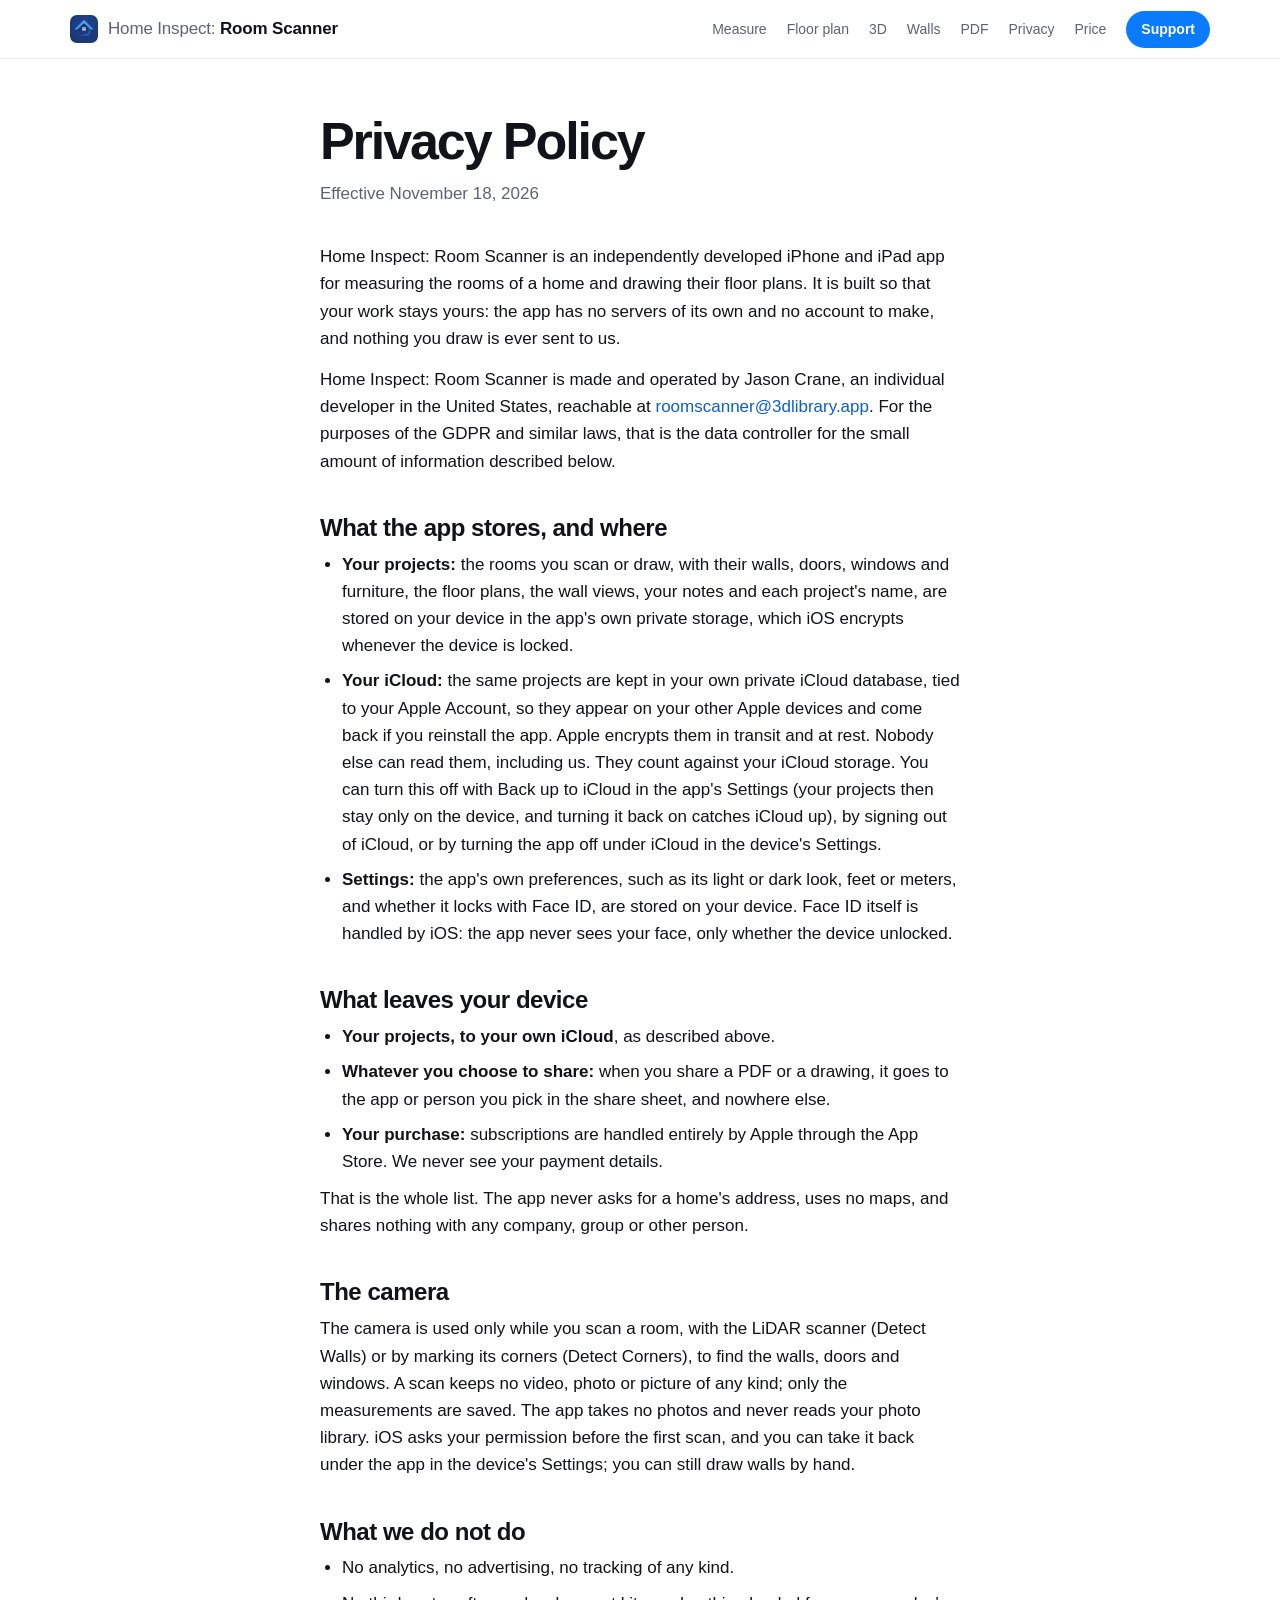
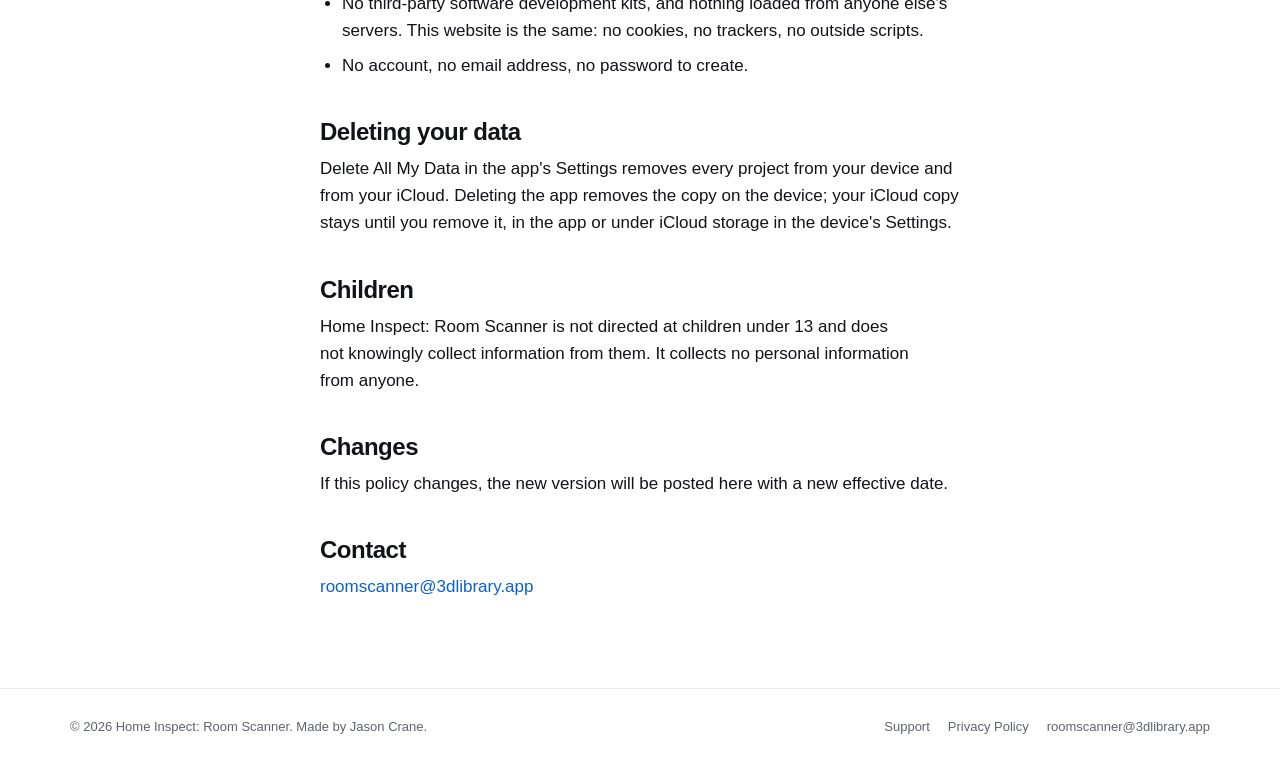
==== privacy/index.html @ f1acf321 "The Room Scanner website: home, support, privacy and 404 pages The site for Home Inspect: Room Scann" ====
<!DOCTYPE html>
<html lang="en">
<head>
<meta charset="utf-8">
<meta name="viewport" content="width=device-width, initial-scale=1, viewport-fit=cover">
<title>Privacy Policy - Home Inspect: Room Scanner</title>
<meta name="description" content="What Home Inspect: Room Scanner stores and where: your own device and your own iCloud, nothing of ours.">
<link rel="canonical" href="https://roomscanner.3dlibrary.app/privacy">
<meta property="og:type" content="website">
<meta property="og:site_name" content="Home Inspect: Room Scanner">
<meta property="og:title" content="Privacy Policy - Home Inspect: Room Scanner">
<meta property="og:description" content="What Home Inspect: Room Scanner stores and where: your own device and your own iCloud, nothing of ours.">
<meta property="og:url" content="https://roomscanner.3dlibrary.app/privacy">
<meta property="og:image" content="https://roomscanner.3dlibrary.app/assets/icon-512.png">
<meta name="twitter:card" content="summary">
<meta name="theme-color" content="#ffffff">
<link rel="icon" href="/assets/icon-64.png?v=67c1518d" sizes="64x64" type="image/png">
<link rel="apple-touch-icon" href="/assets/icon-180.png?v=7d4e6437">
<link rel="stylesheet" href="/assets/site.css?v=a3152ab2">
</head>
<body>
<a class="skip" href="#main">Skip to the content</a>
<header class="bar"><div class="wrap"><a class="brand" href="/"><img src="/assets/icon-64.png?v=67c1518d" alt="" width="28" height="28"><span class="name"><span class="pre">Home Inspect: </span>Room Scanner</span></a><nav aria-label="Pages"><a href="/#measure" class="more">Measure</a><a href="/#plan" class="more">Floor plan</a><a href="/#models" class="more">3D</a><a href="/#walls" class="more">Walls</a><a href="/#pdf" class="more">PDF</a><a href="/#private" class="more">Privacy</a><a href="/#price" class="more">Price</a><a href="/support" class="pill">Support</a></nav></div></header>
<main id="main" class="wrap article">
  <h1>Privacy Policy</h1>
  <p class="updated">Effective November 18, 2026</p>

  <p>Home Inspect: Room Scanner is an independently developed iPhone and iPad app for measuring the rooms of a home and drawing their floor plans. It is built so that your work stays yours: the app has no servers of its own and no account to make, and nothing you draw is ever sent to us.</p>

  <p>Home Inspect: Room Scanner is made and operated by Jason Crane, an individual developer in the United States, reachable at <a href="mailto:roomscanner@3dlibrary.app">roomscanner@3dlibrary.app</a>. For the purposes of the GDPR and similar laws, that is the data controller for the small amount of information described below.</p>

  <h2>What the app stores, and where</h2>
  <ul>
    <li><strong>Your projects:</strong> the rooms you scan or draw, with their walls, doors, windows and furniture, the floor plans, the wall views, your notes and each project's name, are stored on your device in the app's own private storage, which iOS encrypts whenever the device is locked.</li>
    <li><strong>Your iCloud:</strong> the same projects are kept in your own private iCloud database, tied to your Apple Account, so they appear on your other Apple devices and come back if you reinstall the app. Apple encrypts them in transit and at rest. Nobody else can read them, including us. They count against your iCloud storage. You can turn this off with Back up to iCloud in the app's Settings (your projects then stay only on the device, and turning it back on catches iCloud up), by signing out of iCloud, or by turning the app off under iCloud in the device's Settings.</li>
    <li><strong>Settings:</strong> the app's own preferences, such as its light or dark look, feet or meters, and whether it locks with Face ID, are stored on your device. Face ID itself is handled by iOS: the app never sees your face, only whether the device unlocked.</li>
  </ul>

  <h2>What leaves your device</h2>
  <ul>
    <li><strong>Your projects, to your own iCloud</strong>, as described above.</li>
    <li><strong>Whatever you choose to share:</strong> when you share a PDF or a drawing, it goes to the app or person you pick in the share sheet, and nowhere else.</li>
    <li><strong>Your purchase:</strong> subscriptions are handled entirely by Apple through the App Store. We never see your payment details.</li>
  </ul>
  <p>That is the whole list. The app never asks for a home's address, uses no maps, and shares nothing with any company, group or other person.</p>

  <h2>The camera</h2>
  <p>The camera is used only while you scan a room, with the LiDAR scanner (Detect Walls) or by marking its corners (Detect Corners), to find the walls, doors and windows. A scan keeps no video, photo or picture of any kind; only the measurements are saved. The app takes no photos and never reads your photo library. iOS asks your permission before the first scan, and you can take it back under the app in the device's Settings; you can still draw walls by hand.</p>

  <h2>What we do not do</h2>
  <ul>
    <li>No analytics, no advertising, no tracking of any kind.</li>
    <li>No third-party software development kits, and nothing loaded from anyone else's servers. This website is the same: no cookies, no trackers, no outside scripts.</li>
    <li>No account, no email address, no password to create.</li>
  </ul>

  <h2>Deleting your data</h2>
  <p>Delete All My Data in the app's Settings removes every project from your device and from your iCloud. Deleting the app removes the copy on the device; your iCloud copy stays until you remove it, in the app or under iCloud storage in the device's Settings.</p>

  <h2>Children</h2>
  <p>Home Inspect: Room Scanner is not directed at children under 13 and does not knowingly collect information from them. It collects no personal information from anyone.</p>

  <h2>Changes</h2>
  <p>If this policy changes, the new version will be posted here with a new effective date.</p>

  <h2>Contact</h2>
  <p><a href="mailto:roomscanner@3dlibrary.app">roomscanner@3dlibrary.app</a></p>
</main>
<footer><div class="wrap"><div>© 2026 Home Inspect: Room Scanner. Made by Jason Crane.</div><nav aria-label="More"><a href="/support">Support</a><a href="/privacy">Privacy Policy</a><a href="mailto:roomscanner@3dlibrary.app">roomscanner@3dlibrary.app</a></nav></div></footer>
<script src="/assets/site.js?v=82f00fde"></script>
</body>
</html>
---- assets/site.css ----
/* roomscanner.3dlibrary.app — Home Inspect: Room Scanner.
   White, light and airy, the system type, a touch of the app's blue. The
   drawings the app makes sit on white paper sheets, floating on soft blue
   panels dotted like the app's plan editor. Nothing is loaded from anywhere
   else: no web fonts, no scripts but our own, nothing recorded. */
:root {
  --blue: #0a7aff;
  --blue-ink: #0b5fd1;
  --blue-soft: rgba(10, 122, 255, 0.10);
  --ink: #111318;
  --ink-2: #5d6370;
  --line: rgba(17, 19, 24, 0.08);
  --bg: #ffffff;
  --panel: #f3f7fd;
  --panel-2: #e9f1ff;
  --paper: #ffffff;
  --dots: radial-gradient(rgba(10, 122, 255, 0.16) 1px, transparent 1.4px);
  --shadow: 0 30px 70px rgba(16, 36, 72, 0.14), 0 2px 10px rgba(16, 36, 72, 0.06);
  --shadow-soft: 0 12px 32px rgba(16, 36, 72, 0.09);
  --r: 32px;
  --r-2: 22px;
  color-scheme: light;
}

* { box-sizing: border-box; margin: 0; padding: 0; }
html { scroll-behavior: smooth; -webkit-text-size-adjust: 100%; }
body {
  font-family: -apple-system, BlinkMacSystemFont, "SF Pro Text", "Helvetica Neue", Helvetica, Arial, sans-serif;
  background: var(--bg);
  color: var(--ink);
  line-height: 1.5;
  -webkit-font-smoothing: antialiased;
  text-rendering: optimizeLegibility;
}
img, video, svg { display: block; max-width: 100%; height: auto; }
a { color: var(--blue-ink); text-decoration: none; }
@media (hover: hover) { a:hover { text-decoration: underline; } }
:focus-visible { outline: 3px solid var(--blue); outline-offset: 3px; border-radius: 4px; }
h1, h2, h3 { font-weight: 700; letter-spacing: -0.025em; line-height: 1.08; text-wrap: balance; }
h1 { font-size: clamp(2.75rem, 7.6vw, 5.25rem); letter-spacing: -0.04em; line-height: 1.02; }
h2 { font-size: clamp(2rem, 4.8vw, 3.25rem); letter-spacing: -0.035em; }
h3 { font-size: 1.25rem; }
p { text-wrap: pretty; }
.wrap {
  max-width: 1180px;
  margin: 0 auto;
  padding-left: max(20px, env(safe-area-inset-left, 0px));
  padding-right: max(20px, env(safe-area-inset-right, 0px));
}
.skip { position: absolute; left: 16px; top: -60px; background: var(--blue); color: #fff; padding: 10px 14px; border-radius: 10px; z-index: 50; font-weight: 600; }
.skip:focus { top: 12px; }

/* The bar on top */
.bar { position: sticky; top: 0; z-index: 20; background: rgba(255, 255, 255, 0.78); -webkit-backdrop-filter: saturate(180%) blur(18px); backdrop-filter: saturate(180%) blur(18px); border-bottom: 1px solid var(--line); }
.bar .wrap { display: flex; align-items: center; justify-content: space-between; height: 58px; gap: 16px; }
.brand { display: flex; align-items: center; gap: 10px; color: var(--ink); font-weight: 600; font-size: 1.0625rem; letter-spacing: -0.01em; white-space: nowrap; }
.brand:hover { text-decoration: none; }
.brand img { width: 28px; height: 28px; border-radius: 7px; }
.brand .name { white-space: nowrap; }
.brand .pre { color: var(--ink-2); font-weight: 500; }
.bar nav { display: flex; align-items: center; gap: 20px; font-size: 0.875rem; }
.bar nav a { color: var(--ink-2); white-space: nowrap; }
@media (hover: hover) { .bar nav a:hover { text-decoration: none; color: var(--ink); } .bar nav .pill:hover { color: #fff; opacity: 0.92; } }
.bar nav .pill { background: var(--blue); color: #fff; padding: 8px 15px; border-radius: 999px; font-weight: 600; }
@media (max-width: 860px) { .bar nav .more { display: none; } }
@media (max-width: 440px) { .bar .wrap { gap: 10px; } .brand { font-size: 0.9375rem; gap: 8px; } .brand .pre { display: none; } }

/* Chapters */
section { padding-block: clamp(48px, 8vw, 110px); scroll-margin-top: 66px; }
@media (max-width: 760px) { section { padding-block: 36px; } }
.head { max-width: 720px; margin: 0 auto 40px; text-align: center; }
.eyebrow { color: var(--blue-ink); font-weight: 600; font-size: 1rem; letter-spacing: 0.02em; margin-bottom: 12px; }
.lead { color: var(--ink-2); font-size: clamp(1.0625rem, 1.9vw, 1.3125rem); line-height: 1.5; margin-top: 16px; }
@media (max-width: 760px) { .head { margin-bottom: 24px; } }

/* The opening */
.hero { padding-block: clamp(44px, 7vw, 92px) 0; text-align: center; }
.hero .eyebrow { font-size: 0.9375rem; margin-bottom: 16px; }
.hero h1 { max-width: 14ch; margin: 0 auto; }
.hero .lead { max-width: 640px; margin: 22px auto 0; }
.ctas { display: flex; flex-wrap: wrap; justify-content: center; gap: 12px; margin-top: 30px; }
.btn { display: inline-flex; align-items: center; gap: 8px; padding: 14px 24px; border-radius: 999px; font-weight: 600; font-size: 1rem; line-height: 1; }
.btn.blue { background: var(--blue); color: #fff; }
.btn.soon { background: #fff; border: 1.5px solid rgba(10, 122, 255, 0.35); color: var(--blue-ink); cursor: default; }
@media (hover: hover) { .btn.blue:hover { text-decoration: none; opacity: 0.92; } }
.btn svg { width: 16px; height: 16px; fill: none; stroke: currentColor; stroke-width: 2; stroke-linecap: round; stroke-linejoin: round; }

/* The stage: a dotted panel like the app's editor, the drawings on it */
.stage { position: relative; margin-top: clamp(40px, 6vw, 72px); background: var(--panel); background-image: var(--dots); background-size: 22px 22px; border-radius: var(--r); padding: clamp(24px, 5vw, 64px); }
.sheet { background: var(--paper); border-radius: 20px; box-shadow: var(--shadow); padding: clamp(14px, 2.5vw, 28px); }
.sheet img { width: 100%; height: auto; }
.stage .main { width: min(100%, 640px); margin: 0 auto; }
.stage .float { position: absolute; width: 25%; max-width: 290px; padding: 12px; border-radius: 16px; }
.stage .float.left { left: 1.5%; bottom: 7%; transform: rotate(-4deg); }
.stage .float.right { right: 1.5%; top: 7%; transform: rotate(3deg); }
.stage .float.right img { padding: 8px 2px; }
.stage .float .model { border-radius: 8px; overflow: hidden; }
@media (max-width: 760px) {
  .stage { padding: 16px; display: grid; grid-template-columns: 1fr 1fr; gap: 12px; }
  .stage .main { grid-column: 1 / -1; }
  .stage .float { position: static; width: auto; max-width: none; transform: none; padding: 10px; }
}

/* The facts under the opening */
.facts { display: flex; flex-wrap: wrap; justify-content: center; gap: 12px 30px; margin-top: 40px; color: var(--ink-2); font-size: 0.9375rem; }
.facts span { display: inline-flex; align-items: center; gap: 8px; }
.facts svg { width: 18px; height: 18px; flex: none; fill: none; stroke: var(--blue); stroke-width: 1.9; stroke-linecap: round; stroke-linejoin: round; }
@media (max-width: 760px) { .facts { display: grid; grid-template-columns: 1fr 1fr; text-align: left; gap: 10px 14px; margin-top: 28px; } }

/* Cards with a picture: the ways to measure, the steps */
.cards { display: grid; grid-template-columns: repeat(auto-fit, minmax(min(100%, 240px), 1fr)); gap: 18px; }
.cards.two { grid-template-columns: repeat(auto-fit, minmax(min(100%, 320px), 1fr)); }
.card { background: var(--panel); border-radius: var(--r-2); padding: 14px 14px 20px; display: flex; flex-direction: column; gap: 8px; min-width: 0; }
.card .pic { position: relative; border-radius: 14px; overflow: hidden; background: #fff; box-shadow: var(--shadow-soft); aspect-ratio: 1140 / 870; margin-bottom: 8px; }
.card .pic.tall { aspect-ratio: 1140 / 1110; }
.card .pic video, .card .pic img, .card .pic svg { width: 100%; height: 100%; object-fit: cover; }
.card .pic svg { background: #fff; }
.card h3 { font-size: 1.1875rem; margin: 0 2px; }
.card p { color: var(--ink-2); font-size: 0.9375rem; line-height: 1.45; margin: 0 2px; }
.card .chip { align-self: flex-start; margin: 2px 2px 0; font-size: 0.75rem; font-weight: 600; color: var(--blue-ink); background: var(--blue-soft); padding: 5px 10px; border-radius: 999px; letter-spacing: 0.01em; }
@media (max-width: 760px) {
  .cards, .cards.two { grid-template-columns: 1fr 1fr; gap: 10px; }
  .card { padding: 10px 10px 14px; border-radius: 18px; gap: 5px; }
  .card .pic { border-radius: 11px; margin-bottom: 4px; }
  .card h3 { font-size: 0.9375rem; }
  .card p { font-size: 0.8125rem; }
  .card .chip { font-size: 0.6875rem; padding: 4px 8px; }
}

/* A chapter's drawing beside its words */
.split { display: grid; grid-template-columns: 1fr 1fr; gap: clamp(28px, 5vw, 72px); align-items: center; margin-bottom: clamp(28px, 4vw, 48px); }
.split .head { text-align: left; margin: 0; }
.split.flip .head { order: 2; }
.split .panel { background: var(--panel); background-image: var(--dots); background-size: 22px 22px; border-radius: var(--r); padding: clamp(20px, 4vw, 44px); }
.split .sheet { padding: clamp(14px, 2.5vw, 24px); }
@media (max-width: 760px) {
  .split { grid-template-columns: 1fr; gap: 20px; }
  .split .head, .split.flip .head { text-align: center; order: 0; }
  .split .panel { padding: 16px; }
}

/* The 3D models: a row of tiles on one panel */
.models { background: var(--panel); background-image: var(--dots); background-size: 22px 22px; border-radius: var(--r); padding: clamp(20px, 4vw, 44px); }
.models .grid { display: grid; grid-template-columns: repeat(3, 1fr); gap: clamp(12px, 2vw, 22px); }
.models .tile { background: #fff; border-radius: 18px; overflow: hidden; box-shadow: var(--shadow-soft); aspect-ratio: 9 / 10; }
.models .tile img { width: 100%; height: 100%; object-fit: cover; }
.models figcaption { text-align: center; color: var(--ink-2); font-size: 0.875rem; margin-top: 10px; }
@media (max-width: 760px) { .models { padding: 14px; } .models .grid { grid-template-columns: 1fr 1fr; gap: 10px; } .models .tile { border-radius: 14px; } .models figcaption { font-size: 0.8125rem; margin-top: 6px; } }

/* The PDF: paper pages, built here, with nothing on them but the logo, the
   project's name and the drawing */
.pdf { background: var(--panel); background-image: var(--dots); background-size: 22px 22px; border-radius: var(--r); padding: clamp(24px, 5vw, 64px); }
.pdf .head { margin-bottom: clamp(28px, 4vw, 48px); }
.pages { display: grid; grid-template-columns: 1fr 1fr; gap: clamp(16px, 4vw, 48px); max-width: 860px; margin: 0 auto; align-items: start; }
.paper { background: #fff; border-radius: 6px; box-shadow: var(--shadow); aspect-ratio: 8.5 / 11; padding: 7% 7% 8%; display: flex; flex-direction: column; }
.paper:nth-child(2) { transform: translateY(24px) rotate(1.5deg); }
.paper .top { display: flex; align-items: center; gap: 3.2%; padding-bottom: 4%; border-bottom: 1px solid var(--line); margin-bottom: 7%; }
.paper .top img { width: 7.5%; height: auto; border-radius: 18%; }
.paper .top span { font-weight: 600; font-size: clamp(0.5rem, 1.5vw, 1rem); letter-spacing: -0.01em; color: var(--ink); }
.paper .art { flex: 1; display: flex; align-items: center; justify-content: center; min-height: 0; }
.paper .art img { max-height: 100%; width: auto; max-width: 100%; }
.pdf .notes { display: flex; flex-wrap: wrap; gap: 8px 24px; justify-content: center; margin-top: clamp(36px, 5vw, 60px); color: var(--ink-2); font-size: 0.9375rem; }
.pdf .notes b { color: var(--ink); font-weight: 600; }
@media (max-width: 760px) { .pdf { padding: 16px 14px 20px; } .pages { gap: 12px; } .paper { border-radius: 4px; } .paper:nth-child(2) { transform: translateY(10px) rotate(1deg); } .pdf .notes { margin-top: 28px; font-size: 0.8125rem; gap: 6px 14px; } }

/* Plain cards: private by design */
.plain { display: grid; grid-template-columns: repeat(4, 1fr); gap: 18px; }
.plain .card { padding: 24px 24px 26px; gap: 6px; }
.plain .card svg { width: 46px; height: 46px; padding: 11px; border-radius: 13px; background: var(--blue-soft); fill: none; stroke: var(--blue); stroke-width: 1.7; stroke-linecap: round; stroke-linejoin: round; margin-bottom: 10px; }
.plain .card h3 { font-size: 1.125rem; margin: 0; }
.plain .card p { font-size: 0.9375rem; margin: 0; }
@media (max-width: 1000px) { .plain { grid-template-columns: 1fr 1fr; } }
@media (max-width: 760px) { .plain { gap: 10px; } .plain .card { padding: 16px 14px 18px; } .plain .card svg { width: 38px; height: 38px; padding: 9px; margin-bottom: 4px; } .plain .card h3 { font-size: 1rem; } .plain .card p { font-size: 0.8125rem; } }

/* The price */
.price { max-width: 600px; margin: 0 auto; text-align: center; background: linear-gradient(170deg, #eef4ff 0%, #f7faff 60%, #e6efff 100%); border-radius: var(--r); padding: clamp(36px, 5vw, 56px) 28px; box-shadow: var(--shadow-soft); }
.price .big { font-size: clamp(3rem, 8vw, 4.5rem); font-weight: 700; letter-spacing: -0.045em; line-height: 1; color: var(--ink); margin-top: 4px; }
.price .big small { font-size: 0.36em; color: var(--ink-2); font-weight: 500; letter-spacing: -0.01em; }
.price .or { font-weight: 600; color: var(--blue-ink); margin: 10px 0 18px; font-size: 1.125rem; }
.price p { color: var(--ink-2); font-size: 1rem; max-width: 46ch; margin: 0 auto; }
.price p + p { margin-top: 12px; }
.price .btn { margin-top: 26px; }

/* Pages of words: support, privacy */
.article { max-width: 680px; margin: 0 auto; padding-block: 56px 88px; }
.article h1 { font-size: clamp(2.25rem, 6vw, 3.25rem); }
.article .updated { color: var(--ink-2); margin: 12px 0 36px; }
.article h2 { font-size: 1.5rem; letter-spacing: -0.02em; margin: 40px 0 10px; }
.article h3 { font-size: 1.125rem; margin: 26px 0 6px; }
.article p, .article li { font-size: 1.0625rem; line-height: 1.6; }
.article p + p { margin-top: 14px; }
.article ul { padding-left: 22px; margin: 10px 0; }
.article li + li { margin-top: 8px; }
.article .note { background: var(--panel); border-radius: 16px; padding: 16px 20px; margin-top: 18px; }

/* Gentle motion: blocks rise as they come up, only with scripts on and
   motion allowed; everything is in place without either. */
@media (prefers-reduced-motion: no-preference) {
  html.js .rise { opacity: 0; transform: translateY(12px); transition: opacity 0.35s ease-out, transform 0.35s ease-out; }
  html.js .rise.in { opacity: 1; transform: none; }
}
@media (prefers-reduced-motion: reduce) { html { scroll-behavior: auto; } }
@media print { html.js .rise { opacity: 1; transform: none; } .bar, footer nav { display: none; } }

/* The page for a wrong address */
.lost { text-align: center; padding-block: 96px 120px; }
.lost p { color: var(--ink-2); margin: 14px 0 28px; }

/* The foot */
footer { border-top: 1px solid var(--line); padding-block: 28px 44px; color: var(--ink-2); font-size: 0.8125rem; }
footer .wrap { display: flex; flex-wrap: wrap; gap: 10px 28px; justify-content: space-between; align-items: center; }
footer nav { display: flex; flex-wrap: wrap; gap: 18px; }
footer a { color: var(--ink-2); }
@media (hover: hover) { footer a:hover { color: var(--blue-ink); } }
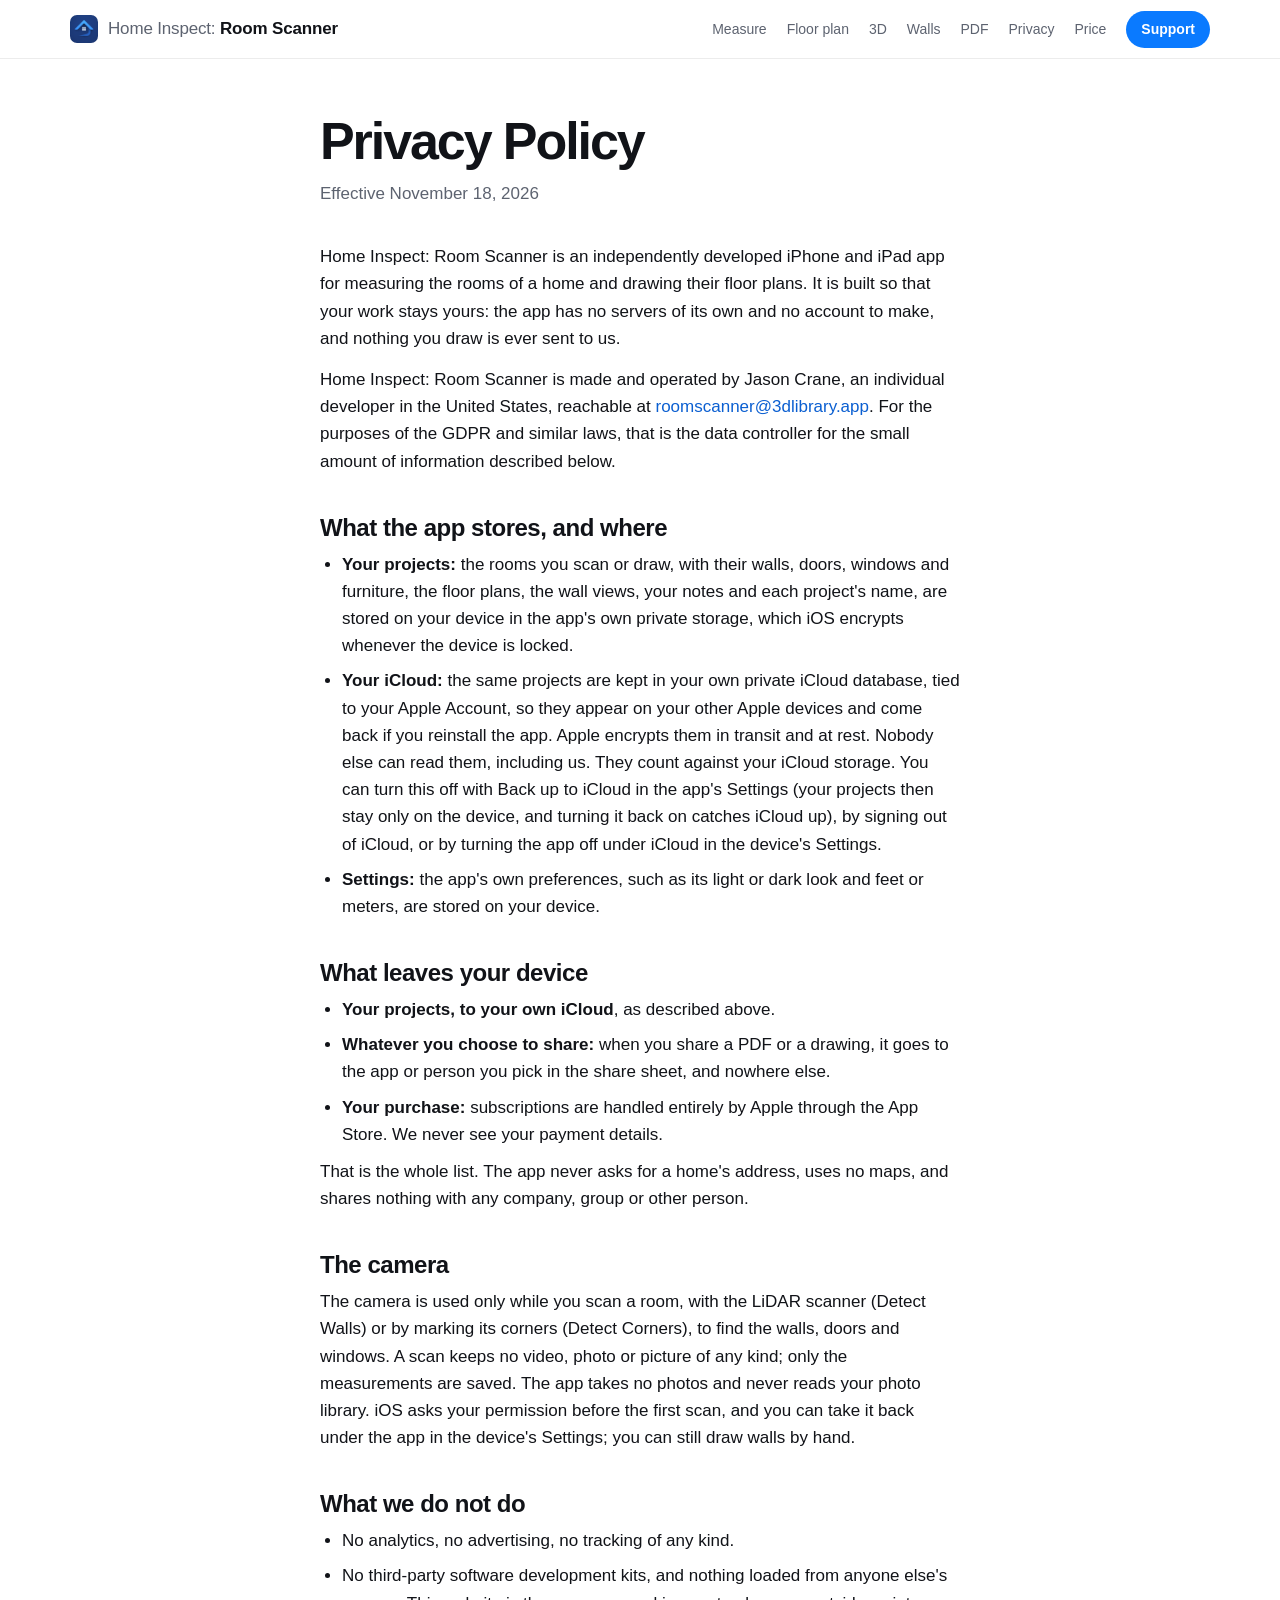
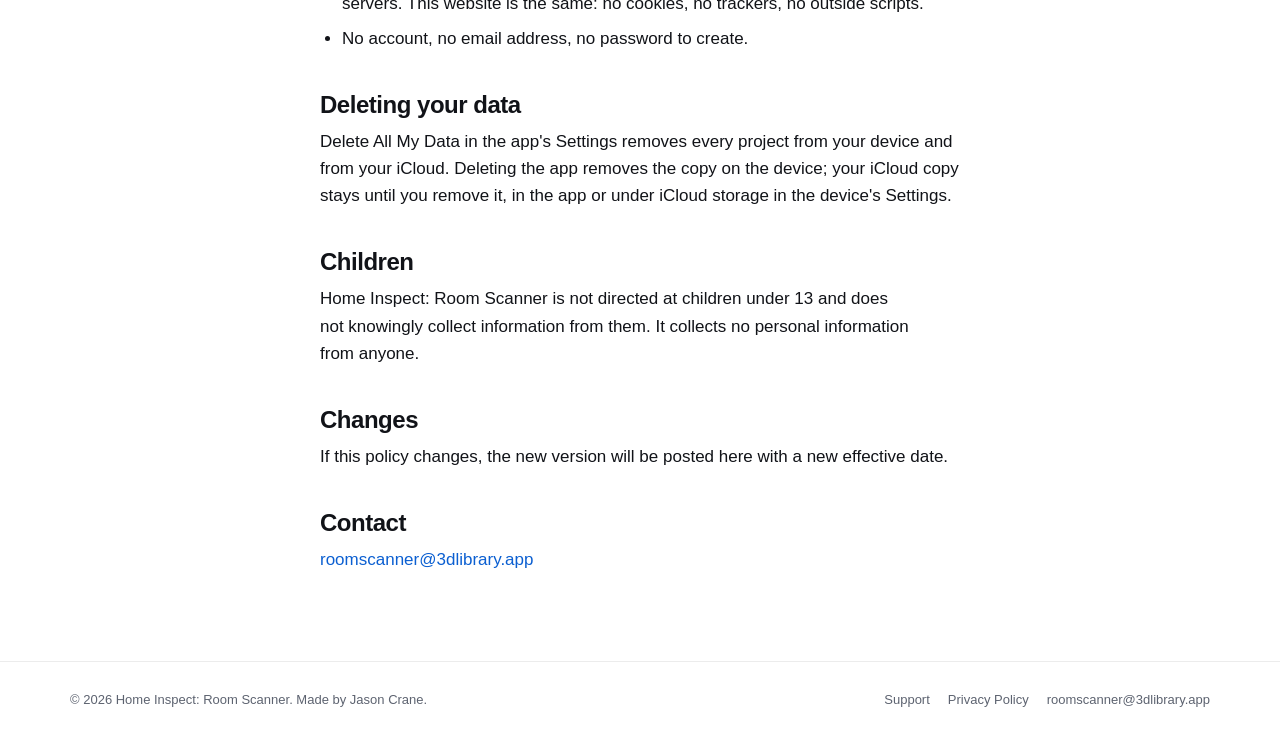
==== commit fa90113a: "No Face ID promise (the app has no lock); price $8.99 a month or $69.99 a year Co-Authored-By: Claud" ====
--- a/privacy/index.html
+++ b/privacy/index.html
@@ -33,7 +33,7 @@
   <ul>
     <li><strong>Your projects:</strong> the rooms you scan or draw, with their walls, doors, windows and furniture, the floor plans, the wall views, your notes and each project's name, are stored on your device in the app's own private storage, which iOS encrypts whenever the device is locked.</li>
     <li><strong>Your iCloud:</strong> the same projects are kept in your own private iCloud database, tied to your Apple Account, so they appear on your other Apple devices and come back if you reinstall the app. Apple encrypts them in transit and at rest. Nobody else can read them, including us. They count against your iCloud storage. You can turn this off with Back up to iCloud in the app's Settings (your projects then stay only on the device, and turning it back on catches iCloud up), by signing out of iCloud, or by turning the app off under iCloud in the device's Settings.</li>
-    <li><strong>Settings:</strong> the app's own preferences, such as its light or dark look, feet or meters, and whether it locks with Face ID, are stored on your device. Face ID itself is handled by iOS: the app never sees your face, only whether the device unlocked.</li>
+    <li><strong>Settings:</strong> the app's own preferences, such as its light or dark look and feet or meters, are stored on your device.</li>
   </ul>
 
   <h2>What leaves your device</h2>
